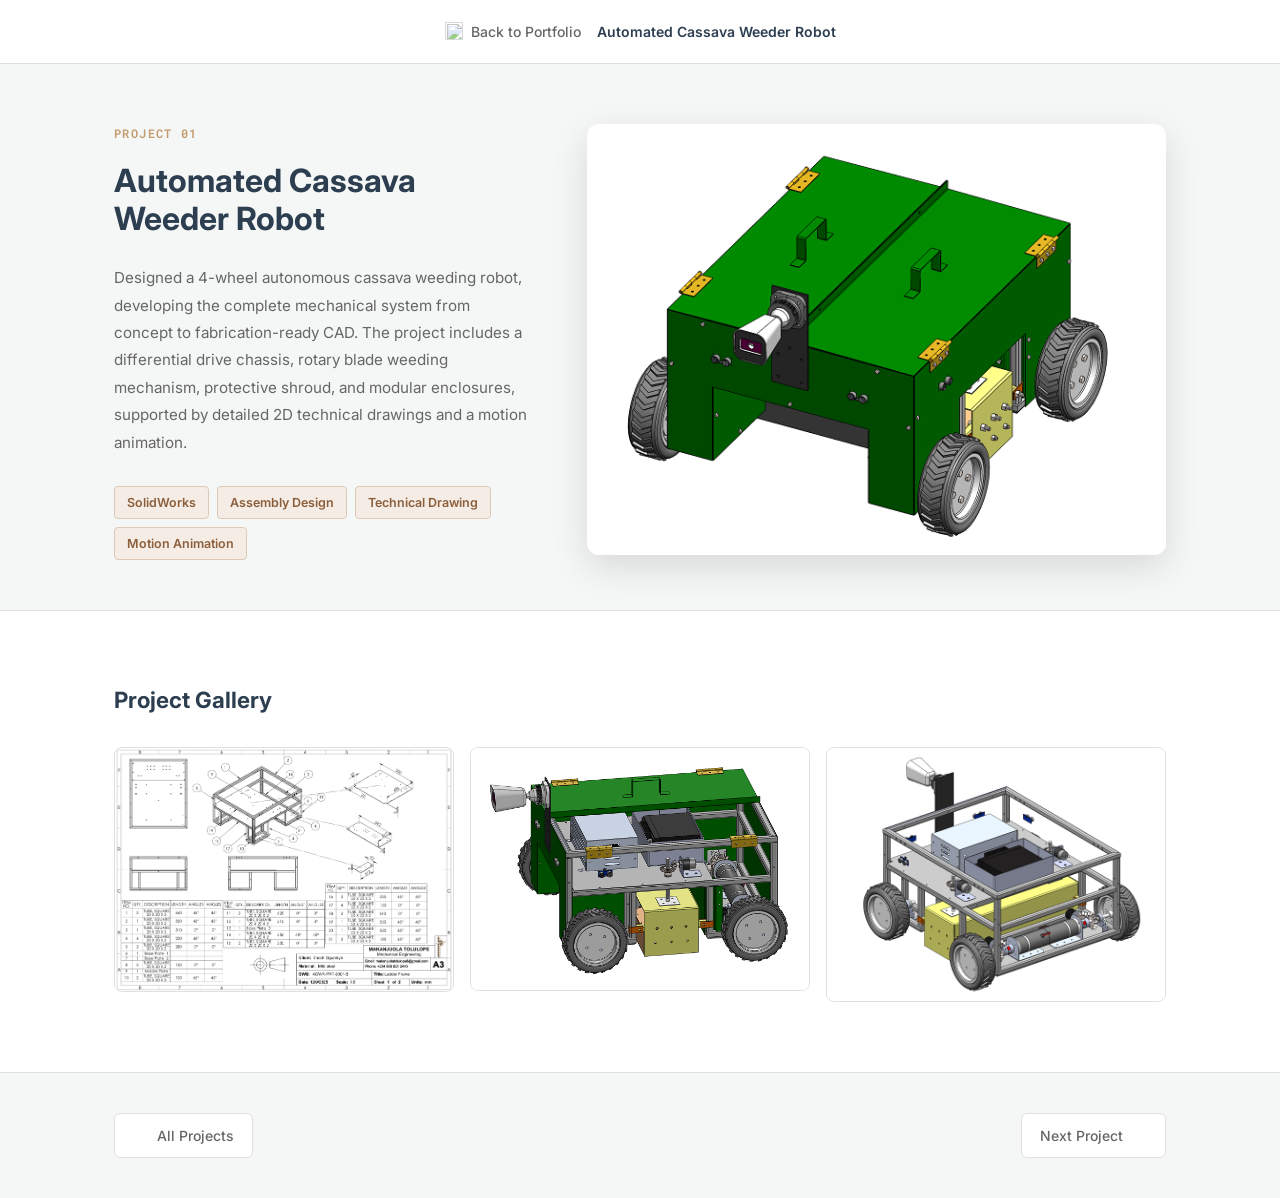
==== project-acwr.html @ e957fd77 "Changed my entire website structure" ====
<!DOCTYPE html>
<html lang="en">
<head>
    <meta charset="UTF-8">
    <meta name="viewport" content="width=device-width, initial-scale=1.0">
    <title>Automated Cassava Weeder Robot | Makanjuola Tolulope</title>
    <link rel="icon" href="favicon.png" type="image/png">
    <link rel="stylesheet" href="style.css">
    <link href="https://fonts.googleapis.com/css2?family=Inter:wght@300;400;500;600;700&family=Roboto+Mono&display=swap" rel="stylesheet">
</head>
<body>

<!-- Detail Navigation -->
<nav class="detail-nav">
    <div class="container">
        <a href="index.html#ACWR" class="back-link">
            <img src="https://cdn.jsdelivr.net/npm/feather-icons@4.29.2/dist/icons/arrow-left.svg" alt="">
            Back to Portfolio
        </a>
        <span class="detail-nav-title">Automated Cassava Weeder Robot</span>
    </div>
</nav>

<!-- Project Hero -->
<section class="detail-hero">
    <div class="container detail-hero-content">
        <div class="detail-meta">
            <span class="detail-number">PROJECT 01</span>
            <h1>Automated Cassava Weeder Robot</h1>
            <p class="detail-description">
                Designed a 4-wheel autonomous cassava weeding robot, developing the complete mechanical system 
                from concept to fabrication-ready CAD. The project includes a differential drive chassis, rotary blade 
                weeding mechanism, protective shroud, and modular enclosures, supported by detailed 2D technical drawings 
                and a motion animation.
            </p>
            <div class="detail-tags">
                <span>SolidWorks</span>
                <span>Assembly Design</span>
                <span>Technical Drawing</span>
                <span>Motion Animation</span>
            </div>
        </div>
        <div class="detail-preview">
            <img src="images/Weeder-1.png" alt="Automated Cassava Weeder Robot — full assembly">
        </div>
    </div>
</section>

<!-- Image Gallery -->
<section class="detail-gallery">
    <div class="container">
        <h2>Project Gallery</h2>
        <div class="gallery-grid">
            <img src="images/Ladder Frame.png" alt="Full Assembly View">
            <img src="images/Weeder-2.png" alt="Weeder Frame Detail">
            <img src="images/Weeder-3.png" alt="Exploded View">
        </div>
    </div>
</section>

<!-- Prev / Next navigation -->
<div class="detail-footer-nav">
    <div class="container">
        <a href="index.html#projects">
            <img src="https://cdn.jsdelivr.net/npm/feather-icons@4.29.2/dist/icons/grid.svg" alt="">
            All Projects
        </a>
        <a href="project-pewtu.html">
            Next Project
            <img src="https://cdn.jsdelivr.net/npm/feather-icons@4.29.2/dist/icons/arrow-right.svg" alt="">
        </a>
    </div>
</div>

</body>
</html>
---- style.css ----
:root {
    --primary-color: #2c3e50;
    --accent-color: #3498db;
    --brown: #8B5E3C;
    --brown-light: #f5ede5;
    --brown-mid: #c49a6c;
    --text-color: #333;
    --text-muted: #666;
    --bg-light: #f4f7f6;
    --border-color: #e0e0e0;
    --white: #ffffff;
}

* { margin: 0; padding: 0; box-sizing: border-box; }

body {
    font-family: 'Inter', sans-serif;
    line-height: 1.7;
    color: var(--text-color);
    background-color: var(--white);
}

.container {
    max-width: 1100px;
    margin: 0 auto;
    padding: 0 24px;
}

/* ── Navigation ── */
.light {
    height: 68px;
    display: flex;
    align-items: center;
    background: rgba(255,255,255,0.97);
    border-bottom: 1px solid var(--border-color);
    position: sticky;
    top: 0;
    z-index: 100;
    transition: transform 0.35s ease, opacity 0.35s ease;
}
.light.hidden { transform: translateY(-100%); opacity: 0; }

.nav-content { display: flex; justify-content: space-between; align-items: center; }
.logo { width: 32px; border-radius: 4px; }

.nav-links { display: flex; list-style: none; gap: 4px; }
.nav-links li a {
    text-decoration: none;
    color: var(--text-muted);
    font-size: 0.875rem;
    font-weight: 500;
    padding: 6px 12px;
    border-radius: 6px;
    transition: color 0.2s, background 0.2s;
}
.nav-links li a:hover { color: var(--primary-color); background: var(--bg-light); }

/* ── Hero ── */
.hero {
    padding: 100px 0 80px;
    background-color: var(--bg-light);
}
.hero-content {
    display: flex;
    align-items: center;
    justify-content: space-between;
    gap: 60px;
}
.hero-text { flex: 1; }

.hero h1 {
    font-size: 3.5rem;
    font-weight: 700;
    line-height: 1.1;
    color: var(--primary-color);
    margin-bottom: 10px;
    letter-spacing: -0.01em;
}
.subtitle { font-size: 1.2rem; color: var(--accent-color); font-weight: 600; }
.tagline {
    margin-top: 20px;
    font-family: 'Roboto Mono', monospace;
    font-size: 0.9rem;
    color: #777;
}

.contact-links { margin-top: 30px; display: flex; gap: 12px; flex-wrap: wrap; }
.contact-links a {
    padding: 10px 22px;
    border: 1.5px solid var(--primary-color);
    border-radius: 6px;
    text-decoration: none;
    color: var(--primary-color);
    font-size: 0.875rem;
    font-weight: 500;
    transition: background 0.2s, color 0.2s;
}
.contact-links a:hover { background: var(--primary-color); color: var(--white); }

.hero-image { flex: 0 0 280px; }
.hero-image img {
    width: 100%;
    border-radius: 14px;
    box-shadow: 0 16px 40px rgba(44,62,80,0.14);
    display: block;
}

/* ── About ── */
.about { padding: 90px 0; }

.about-grid {
    display: grid;
    grid-template-columns: 1.3fr 1fr;
    gap: 60px;
    align-items: start;
}

.about h2 {
    font-size: 1.75rem;
    font-weight: 700;
    color: var(--primary-color);
    margin-bottom: 14px;
}

.section-subhead {
    font-size: 0.82rem;
    font-weight: 700;
    text-transform: uppercase;
    letter-spacing: 0.09em;
    color: var(--brown);
    margin-bottom: 14px;
}

.about p { color: var(--text-muted); font-size: 0.95rem; line-height: 1.8; }

.skills { margin-top: 20px; }
.skills span {
    display: inline-block;
    background: var(--brown-light);
    color: var(--brown);
    padding: 6px 14px;
    margin: 4px;
    border-radius: 4px;
    font-size: 0.82rem;
    font-weight: 600;
    border: 1px solid #ddc9b5;
}

/* ── Certificates ── */
.certificates {
    padding: 80px 0;
    background: var(--bg-light);
    border-top: 1px solid var(--border-color);
    border-bottom: 1px solid var(--border-color);
}

.certificates h2 {
    font-size: 1.75rem;
    font-weight: 700;
    color: var(--primary-color);
    margin-bottom: 10px;
}

.section-intro { color: var(--text-muted); font-size: 0.93rem; margin-bottom: 36px; }

.cert-grid {
    display: grid;
    grid-template-columns: repeat(auto-fit, minmax(260px, 1fr));
    gap: 20px;
}

.cert-card {
    background: var(--white);
    border: 1px solid var(--border-color);
    border-radius: 10px;
    overflow: hidden;
    transition: box-shadow 0.2s, transform 0.2s;
    display: flex;
    flex-direction: column;
}
.cert-card:hover { box-shadow: 0 6px 20px rgba(0,0,0,0.07); transform: translateY(-2px); }

.cert-image-wrap {
    width: 100%;
    aspect-ratio: 4 / 3;
    overflow: hidden;
    background: #eee;
    border-bottom: 1px solid var(--border-color);
}
.cert-image-wrap img {
    width: 100%;
    height: 100%;
    object-fit: cover;
    display: block;
    transition: transform 0.4s ease;
}
.cert-card:hover .cert-image-wrap img { transform: scale(1.03); }

.cert-body {
    padding: 18px 20px 22px;
    display: flex;
    flex-direction: column;
    gap: 4px;
}
.cert-title { font-size: 0.9rem; font-weight: 600; color: var(--primary-color); line-height: 1.4; }
.cert-issuer { font-size: 0.78rem; color: var(--brown); font-weight: 600; }
.cert-desc { font-size: 0.82rem; color: var(--text-muted); line-height: 1.65; margin-top: 6px; }

/* ── Projects ── */
.projects { padding: 90px 0; background: var(--bg-light); }

.projects h2.lead {
    font-size: 1.75rem;
    font-weight: 700;
    color: var(--primary-color);
    margin-bottom: 30px;
}

/* Gear-bullet nav list */
.highlight { list-style: none; margin-bottom: 44px; }
.highlight li {
    display: flex;
    align-items: center;
    gap: 10px;
    margin-bottom: 8px;
}
.gear-bullet {
    width: 18px;
    height: 18px;
    opacity: 0.65;
    flex-shrink: 0;
    transition: transform 0.5s ease, opacity 0.2s;
    filter: sepia(1) saturate(2) hue-rotate(5deg) brightness(0.6);
}
.highlight li:hover .gear-bullet { transform: rotate(60deg); opacity: 1; }
.highlight li a {
    text-decoration: none;
    color: var(--text-muted);
    font-size: 0.92rem;
    font-weight: 500;
    transition: color 0.2s;
}
.highlight li a:hover { color: var(--brown); }

/* Project cards */
.project-card {
    display: flex;
    background: var(--white);
    margin-bottom: 32px;
    border-radius: 12px;
    overflow: hidden;
    border: 1px solid var(--border-color);
    box-shadow: 0 2px 12px rgba(0,0,0,0.04);
    align-items: stretch;
    min-height: 320px;
}
.project-card.reverse { flex-direction: row-reverse; }

/* Text side — fixed width, anchored top */
.project-content {
    flex: 0 0 360px;
    padding: 36px 32px;
    display: flex;
    flex-direction: column;
    justify-content: flex-start;
    border-right: 1px solid var(--border-color);
}
.project-card.reverse .project-content {
    border-right: none;
    border-left: 1px solid var(--border-color);
}

.project-number {
    font-family: 'Roboto Mono', monospace;
    font-size: 0.7rem;
    color: var(--brown-mid);
    letter-spacing: 0.12em;
    font-weight: 600;
    margin-bottom: 10px;
    display: block;
}
.project-content h3 {
    font-size: 1.05rem;
    font-weight: 700;
    color: var(--primary-color);
    line-height: 1.35;
    margin-bottom: 14px;
}
.project-content p {
    font-size: 0.875rem;
    color: var(--text-muted);
    line-height: 1.78;
    flex: 1;
}
.project-tags {
    display: flex;
    flex-wrap: wrap;
    gap: 6px;
    margin-top: 20px;
}
.project-tags span {
    background: var(--brown-light);
    color: var(--brown);
    font-size: 0.7rem;
    font-weight: 600;
    padding: 4px 10px;
    border-radius: 4px;
    border: 1px solid #ddc9b5;
    letter-spacing: 0.02em;
}

/* Image side — clickable, fills remaining space */
.project-image {
    flex: 1;
    position: relative;
    display: block;
    overflow: hidden;
    text-decoration: none;
    background: #e8e4e0;
    cursor: pointer;
}
.project-image img {
    width: 100%;
    height: 100%;
    object-fit: cover;
    display: block;
    transition: transform 0.4s ease;
}
.project-image:hover img { transform: scale(1.04); }

.image-overlay {
    position: absolute;
    inset: 0;
    background: rgba(44, 62, 80, 0.55);
    display: flex;
    align-items: center;
    justify-content: center;
    opacity: 0;
    transition: opacity 0.3s ease;
}
.project-image:hover .image-overlay { opacity: 1; }

.image-overlay span {
    display: flex;
    align-items: center;
    gap: 8px;
    color: #fff;
    font-size: 0.9rem;
    font-weight: 600;
    letter-spacing: 0.04em;
    background: rgba(139, 94, 60, 0.85);
    padding: 10px 20px;
    border-radius: 6px;
    border: 1px solid rgba(255,255,255,0.3);
}

.overlay-icon {
    width: 18px;
    height: 18px;
    filter: invert(1);
}

/* ── Footer ── */
footer {
    padding: 70px 0 40px;
    background: var(--primary-color);
    color: rgba(255,255,255,0.9);
}
.footer-inner {
    display: flex;
    flex-direction: column;
    align-items: center;
    text-align: center;
    gap: 36px;
}
footer h2 { font-size: 1.75rem; font-weight: 700; color: var(--white); margin-bottom: 6px; }
footer > .container > p, .footer-inner > p { color: rgba(255,255,255,0.6); font-size: 0.9rem; }

.footer-contacts {
    display: flex;
    flex-direction: column;
    gap: 12px;
    width: 100%;
    max-width: 460px;
}
.footer-contact-item {
    display: flex;
    align-items: center;
    gap: 14px;
    padding: 13px 18px;
    background: rgba(255,255,255,0.07);
    border: 1px solid rgba(255,255,255,0.12);
    border-radius: 10px;
    text-decoration: none;
    color: rgba(255,255,255,0.85);
    font-size: 0.88rem;
    transition: background 0.2s, border-color 0.2s;
}
.footer-contact-item:hover { background: rgba(255,255,255,0.13); border-color: rgba(255,255,255,0.25); color: var(--white); }

.footer-icon {
    width: 20px;
    height: 20px;
    filter: invert(1);
    flex-shrink: 0;
    opacity: 0.8;
}

.copyright { font-size: 0.75rem; color: rgba(255,255,255,0.35); margin-top: 6px; }

/* ── Responsive ── */
@media (max-width: 900px) {
    .about-grid { grid-template-columns: 1fr; gap: 36px; }
    .project-content { flex: 0 0 300px; }
}

@media (max-width: 768px) {
    .hero-content { flex-direction: column-reverse; text-align: center; }
    .hero h1 { font-size: 2.4rem; }
    .contact-links { justify-content: center; }
    .hero-image { flex: 0 0 200px; width: 200px; }

    .project-card,
    .project-card.reverse { flex-direction: column; }
    .project-content {
        flex: unset;
        border-right: none !important;
        border-left: none !important;
        border-bottom: 1px solid var(--border-color);
    }
    .project-image { min-height: 260px; }
    .nav-links li a { padding: 6px 8px; font-size: 0.78rem; }
    .footer-contacts { width: 100%; }
}

/* ── Project Detail Page ── */
.detail-nav {
    height: 64px;
    display: flex;
    align-items: center;
    background: var(--white);
    border-bottom: 1px solid var(--border-color);
    position: sticky;
    top: 0;
    z-index: 100;
}
.detail-nav .container { display: flex; align-items: center; gap: 16px; }
.back-link {
    display: inline-flex;
    align-items: center;
    gap: 8px;
    text-decoration: none;
    color: var(--text-muted);
    font-size: 0.875rem;
    font-weight: 500;
    transition: color 0.2s;
}
.back-link:hover { color: var(--primary-color); }
.back-link img { width: 18px; height: 18px; opacity: 0.6; }
.detail-nav-title {
    font-size: 0.875rem;
    font-weight: 600;
    color: var(--primary-color);
    white-space: nowrap;
    overflow: hidden;
    text-overflow: ellipsis;
}

.detail-hero {
    padding: 60px 0 50px;
    background: var(--bg-light);
    border-bottom: 1px solid var(--border-color);
}
.detail-hero-content {
    display: grid;
    grid-template-columns: 1fr 1.4fr;
    gap: 60px;
    align-items: start;
}
.detail-meta { display: flex; flex-direction: column; gap: 6px; }
.detail-number {
    font-family: 'Roboto Mono', monospace;
    font-size: 0.72rem;
    color: var(--brown-mid);
    letter-spacing: 0.12em;
    font-weight: 600;
}
.detail-hero h1 {
    font-size: 2rem;
    font-weight: 700;
    color: var(--primary-color);
    line-height: 1.2;
    margin: 12px 0 20px;
}
.detail-description { font-size: 0.95rem; color: var(--text-muted); line-height: 1.8; margin-bottom: 24px; }
.detail-tags { display: flex; flex-wrap: wrap; gap: 8px; }
.detail-tags span {
    background: var(--brown-light);
    color: var(--brown);
    font-size: 0.78rem;
    font-weight: 600;
    padding: 5px 12px;
    border-radius: 4px;
    border: 1px solid #ddc9b5;
}

.detail-preview {
    border-radius: 12px;
    overflow: hidden;
    box-shadow: 0 12px 36px rgba(0,0,0,0.12);
}
.detail-preview img { width: 100%; display: block; }

.detail-gallery {
    padding: 70px 0;
}
.detail-gallery h2 {
    font-size: 1.4rem;
    font-weight: 700;
    color: var(--primary-color);
    margin-bottom: 28px;
}
.gallery-grid {
    display: grid;
    grid-template-columns: repeat(2, 1fr);
    gap: 14px;
}
.gallery-grid img {
    width: 100%;
    display: block;
    border-radius: 8px;
    border: 1px solid var(--border-color);
    transition: transform 0.3s, box-shadow 0.3s;
    cursor: zoom-in;
}
.gallery-grid img:hover {
    transform: scale(1.02);
    box-shadow: 0 10px 28px rgba(0,0,0,0.1);
    position: relative;
    z-index: 1;
}
.gallery-grid .gallery-wide { grid-column: span 2; }

.detail-footer-nav {
    padding: 40px 0;
    background: var(--bg-light);
    border-top: 1px solid var(--border-color);
}
.detail-footer-nav .container {
    display: flex;
    justify-content: space-between;
    align-items: center;
}
.detail-footer-nav a {
    display: inline-flex;
    align-items: center;
    gap: 8px;
    text-decoration: none;
    color: var(--text-muted);
    font-size: 0.875rem;
    font-weight: 500;
    padding: 10px 18px;
    border: 1px solid var(--border-color);
    border-radius: 6px;
    background: var(--white);
    transition: color 0.2s, border-color 0.2s;
}
.detail-footer-nav a:hover { color: var(--primary-color); border-color: var(--primary-color); }
.detail-footer-nav img { width: 16px; height: 16px; opacity: 0.5; }

@media (max-width: 768px) {
    .detail-hero-content { grid-template-columns: 1fr; }
    .detail-hero h1 { font-size: 1.5rem; }
    .gallery-grid { grid-template-columns: 1fr; }
    .gallery-grid .gallery-wide { grid-column: span 1; }
}

@media (min-width: 769px) {
    .gallery-grid { 
        display: grid;
        grid-template-columns: repeat(3, 1fr); 
        gap: 16px;
    }
}
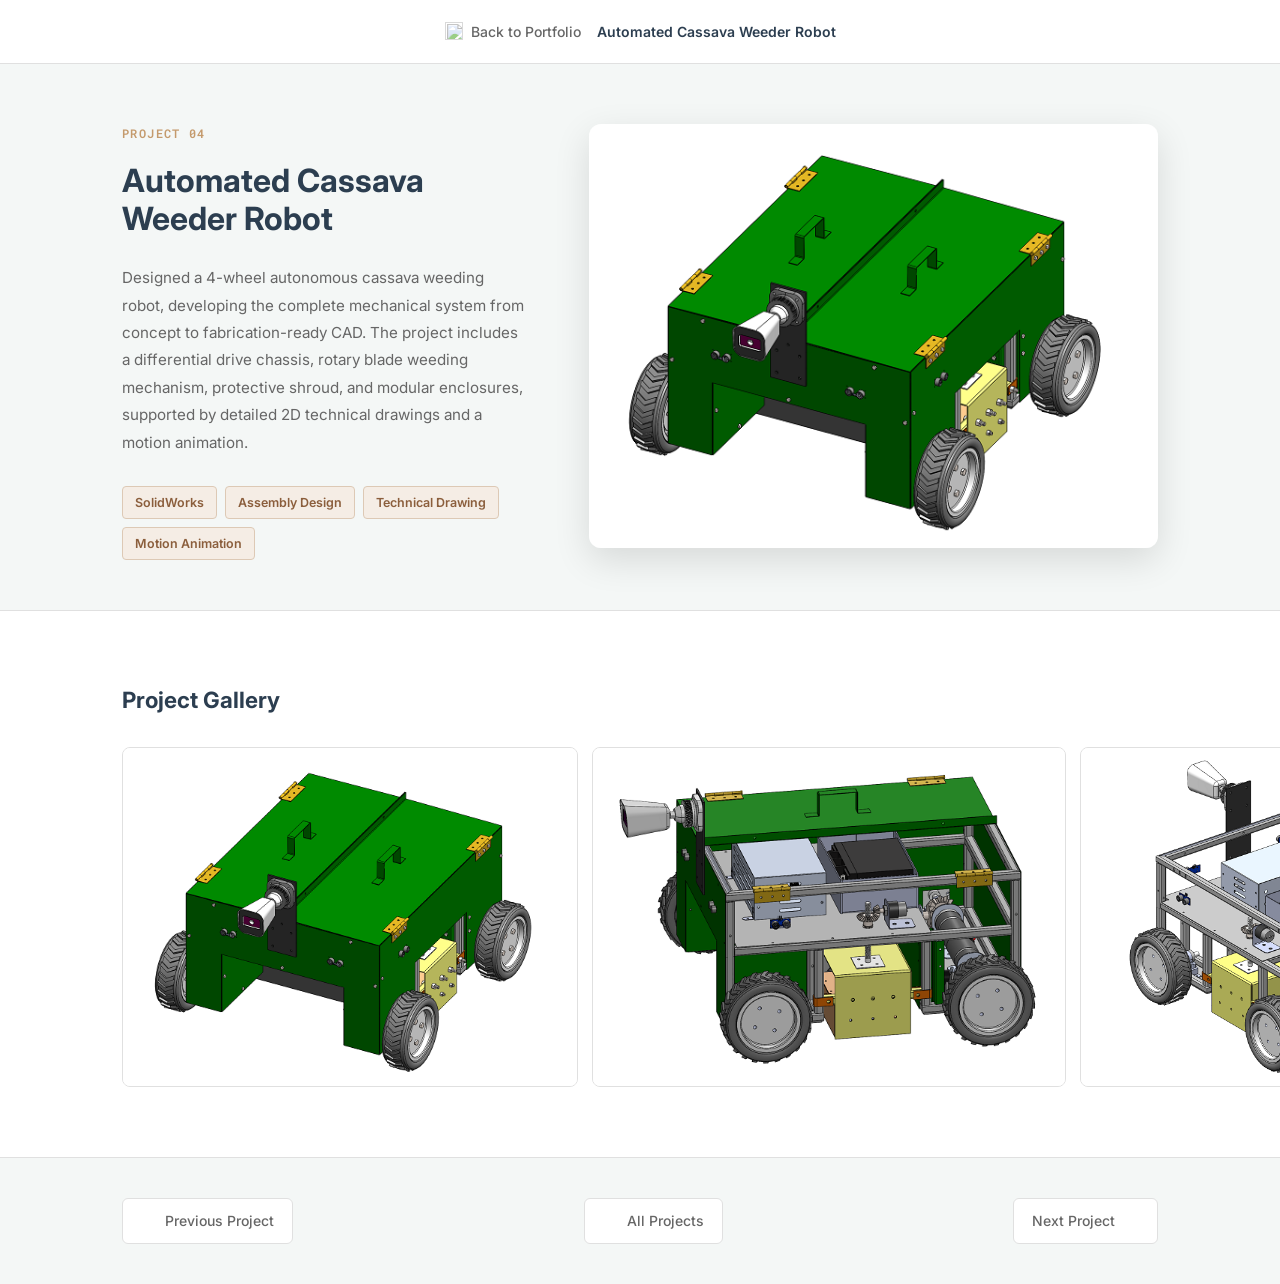
==== commit 270e6b6c: "Added three new projects, and added a button to download my portfolio" ====
--- a/project-acwr.html
+++ b/project-acwr.html
@@ -10,7 +10,6 @@
 </head>
 <body>
 
-<!-- Detail Navigation -->
 <nav class="detail-nav">
     <div class="container">
         <a href="index.html#ACWR" class="back-link">
@@ -21,11 +20,10 @@
     </div>
 </nav>
 
-<!-- Project Hero -->
 <section class="detail-hero">
     <div class="container detail-hero-content">
         <div class="detail-meta">
-            <span class="detail-number">PROJECT 01</span>
+            <span class="detail-number">PROJECT 04</span>
             <h1>Automated Cassava Weeder Robot</h1>
             <p class="detail-description">
                 Designed a 4-wheel autonomous cassava weeding robot, developing the complete mechanical system 
@@ -46,21 +44,27 @@
     </div>
 </section>
 
-<!-- Image Gallery -->
+<!--
+    GALLERY LAYOUT: 3 portrait renders — equal-height row
+    Layout class: gallery-row-equal
+-->
 <section class="detail-gallery">
     <div class="container">
         <h2>Project Gallery</h2>
-        <div class="gallery-grid">
-            <img src="images/Ladder Frame.png" alt="Full Assembly View">
-            <img src="images/Weeder-2.png" alt="Weeder Frame Detail">
-            <img src="images/Weeder-3.png" alt="Exploded View">
+        <div class="gallery-grid gallery-row-equal">
+            <img src="images/Weeder-1.png" alt="Weeder Robot — full assembly render">
+            <img src="images/Weeder-2.png" alt="Weeder Robot — frame detail">
+            <img src="images/Weeder-3.png" alt="Weeder Robot — exploded view">
         </div>
     </div>
 </section>
 
-<!-- Prev / Next navigation -->
 <div class="detail-footer-nav">
     <div class="container">
+        <a href="project-ber.html">
+            <img src="https://cdn.jsdelivr.net/npm/feather-icons@4.29.2/dist/icons/arrow-left.svg" alt="">
+            Previous Project
+        </a>
         <a href="index.html#projects">
             <img src="https://cdn.jsdelivr.net/npm/feather-icons@4.29.2/dist/icons/grid.svg" alt="">
             All Projects
--- a/style.css
+++ b/style.css
@@ -1,6 +1,7 @@
 :root {
     --primary-color: #2c3e50;
     --accent-color: #3498db;
+    --accent-light: #e8f4fd;
     --brown: #8B5E3C;
     --brown-light: #f5ede5;
     --brown-mid: #c49a6c;
@@ -23,7 +24,7 @@
 .container {
     max-width: 1100px;
     margin: 0 auto;
-    padding: 0 24px;
+    padding: 0 32px;
 }
 
 /* ── Navigation ── */
@@ -39,10 +40,8 @@
     transition: transform 0.35s ease, opacity 0.35s ease;
 }
 .light.hidden { transform: translateY(-100%); opacity: 0; }
-
 .nav-content { display: flex; justify-content: space-between; align-items: center; }
 .logo { width: 32px; border-radius: 4px; }
-
 .nav-links { display: flex; list-style: none; gap: 4px; }
 .nav-links li a {
     text-decoration: none;
@@ -56,18 +55,9 @@
 .nav-links li a:hover { color: var(--primary-color); background: var(--bg-light); }
 
 /* ── Hero ── */
-.hero {
-    padding: 100px 0 80px;
-    background-color: var(--bg-light);
-}
-.hero-content {
-    display: flex;
-    align-items: center;
-    justify-content: space-between;
-    gap: 60px;
-}
+.hero { padding: 100px 0 80px; background-color: var(--bg-light); }
+.hero-content { display: flex; align-items: center; justify-content: space-between; gap: 60px; }
 .hero-text { flex: 1; }
-
 .hero h1 {
     font-size: 3.5rem;
     font-weight: 700;
@@ -77,13 +67,7 @@
     letter-spacing: -0.01em;
 }
 .subtitle { font-size: 1.2rem; color: var(--accent-color); font-weight: 600; }
-.tagline {
-    margin-top: 20px;
-    font-family: 'Roboto Mono', monospace;
-    font-size: 0.9rem;
-    color: #777;
-}
-
+.tagline { margin-top: 20px; font-family: 'Roboto Mono', monospace; font-size: 0.9rem; color: #777; }
 .contact-links { margin-top: 30px; display: flex; gap: 12px; flex-wrap: wrap; }
 .contact-links a {
     padding: 10px 22px;
@@ -96,32 +80,13 @@
     transition: background 0.2s, color 0.2s;
 }
 .contact-links a:hover { background: var(--primary-color); color: var(--white); }
-
 .hero-image { flex: 0 0 280px; }
-.hero-image img {
-    width: 100%;
-    border-radius: 14px;
-    box-shadow: 0 16px 40px rgba(44,62,80,0.14);
-    display: block;
-}
+.hero-image img { width: 100%; border-radius: 14px; box-shadow: 0 16px 40px rgba(44,62,80,0.14); display: block; }
 
 /* ── About ── */
 .about { padding: 90px 0; }
-
-.about-grid {
-    display: grid;
-    grid-template-columns: 1.3fr 1fr;
-    gap: 60px;
-    align-items: start;
-}
-
-.about h2 {
-    font-size: 1.75rem;
-    font-weight: 700;
-    color: var(--primary-color);
-    margin-bottom: 14px;
-}
-
+.about-grid { display: grid; grid-template-columns: 1.3fr 1fr; gap: 60px; align-items: start; }
+.about h2 { font-size: 1.75rem; font-weight: 700; color: var(--primary-color); margin-bottom: 14px; }
 .section-subhead {
     font-size: 0.82rem;
     font-weight: 700;
@@ -130,9 +95,7 @@
     color: var(--brown);
     margin-bottom: 14px;
 }
-
 .about p { color: var(--text-muted); font-size: 0.95rem; line-height: 1.8; }
-
 .skills { margin-top: 20px; }
 .skills span {
     display: inline-block;
@@ -146,6 +109,46 @@
     border: 1px solid #ddc9b5;
 }
 
+/* ── Resume / Portfolio download buttons ── */
+.resume-downloads {
+    margin-top: 24px;
+    display: flex;
+    flex-direction: column;
+    gap: 10px;
+}
+
+.download-btn {
+    display: inline-flex;
+    align-items: center;
+    gap: 9px;
+    padding: 10px 18px;
+    background: var(--accent-light);
+    border: 1.5px solid var(--accent-color);
+    border-radius: 6px;
+    text-decoration: none;
+    color: var(--accent-color);
+    font-size: 0.875rem;
+    font-weight: 600;
+    transition: background 0.2s, color 0.2s;
+    width: fit-content;
+}
+
+.download-btn:hover {
+    background: var(--accent-color);
+    color: var(--white);
+}
+
+.download-btn img {
+    width: 16px;
+    height: 16px;
+    /* icon inherits colour via filter on hover */
+    transition: filter 0.2s;
+}
+
+.download-btn:hover img {
+    filter: invert(1);
+}
+
 /* ── Certificates ── */
 .certificates {
     padding: 80px 0;
@@ -153,22 +156,9 @@
     border-top: 1px solid var(--border-color);
     border-bottom: 1px solid var(--border-color);
 }
-
-.certificates h2 {
-    font-size: 1.75rem;
-    font-weight: 700;
-    color: var(--primary-color);
-    margin-bottom: 10px;
-}
-
+.certificates h2 { font-size: 1.75rem; font-weight: 700; color: var(--primary-color); margin-bottom: 10px; }
 .section-intro { color: var(--text-muted); font-size: 0.93rem; margin-bottom: 36px; }
-
-.cert-grid {
-    display: grid;
-    grid-template-columns: repeat(auto-fit, minmax(260px, 1fr));
-    gap: 20px;
-}
-
+.cert-grid { display: grid; grid-template-columns: repeat(auto-fit, minmax(260px, 1fr)); gap: 20px; }
 .cert-card {
     background: var(--white);
     border: 1px solid var(--border-color);
@@ -179,70 +169,63 @@
     flex-direction: column;
 }
 .cert-card:hover { box-shadow: 0 6px 20px rgba(0,0,0,0.07); transform: translateY(-2px); }
-
 .cert-image-wrap {
     width: 100%;
     aspect-ratio: 4 / 3;
     overflow: hidden;
     background: #eee;
     border-bottom: 1px solid var(--border-color);
-}
-.cert-image-wrap img {
-    width: 100%;
-    height: 100%;
-    object-fit: cover;
-    display: block;
-    transition: transform 0.4s ease;
-}
+    cursor: zoom-in;
+}
+.cert-image-wrap img { width: 100%; height: 100%; object-fit: cover; display: block; transition: transform 0.4s ease; }
 .cert-card:hover .cert-image-wrap img { transform: scale(1.03); }
-
-.cert-body {
-    padding: 18px 20px 22px;
-    display: flex;
-    flex-direction: column;
-    gap: 4px;
-}
+.cert-body { padding: 18px 20px 22px; display: flex; flex-direction: column; gap: 4px; }
 .cert-title { font-size: 0.9rem; font-weight: 600; color: var(--primary-color); line-height: 1.4; }
 .cert-issuer { font-size: 0.78rem; color: var(--brown); font-weight: 600; }
 .cert-desc { font-size: 0.82rem; color: var(--text-muted); line-height: 1.65; margin-top: 6px; }
 
+/* ── Certificate Lightbox ── */
+#cert-lightbox {
+    display: none;
+    position: fixed;
+    inset: 0;
+    z-index: 999;
+    background: rgba(0,0,0,0.88);
+    align-items: center;
+    justify-content: center;
+    padding: 24px;
+}
+#cert-lightbox.active { display: flex; }
+#cert-lightbox img { max-width: 92vw; max-height: 88vh; border-radius: 8px; box-shadow: 0 20px 60px rgba(0,0,0,0.5); object-fit: contain; display: block; }
+#cert-lightbox-close {
+    position: absolute; top: 18px; right: 22px;
+    background: rgba(255,255,255,0.15); border: 1px solid rgba(255,255,255,0.3);
+    color: #fff; font-size: 1.4rem; line-height: 1;
+    width: 40px; height: 40px; border-radius: 50%; cursor: pointer;
+    display: flex; align-items: center; justify-content: center; transition: background 0.2s;
+}
+#cert-lightbox-close:hover { background: rgba(255,255,255,0.28); }
+#cert-lightbox-hint {
+    position: absolute; bottom: 20px; left: 50%; transform: translateX(-50%);
+    color: rgba(255,255,255,0.45); font-size: 0.78rem; white-space: nowrap;
+}
+
 /* ── Projects ── */
 .projects { padding: 90px 0; background: var(--bg-light); }
-
-.projects h2.lead {
-    font-size: 1.75rem;
-    font-weight: 700;
-    color: var(--primary-color);
-    margin-bottom: 30px;
-}
-
-/* Gear-bullet nav list */
+.projects h2.lead { font-size: 1.75rem; font-weight: 700; color: var(--primary-color); margin-bottom: 30px; }
+
 .highlight { list-style: none; margin-bottom: 44px; }
-.highlight li {
-    display: flex;
-    align-items: center;
-    gap: 10px;
-    margin-bottom: 8px;
-}
+.highlight li { display: flex; align-items: center; gap: 10px; margin-bottom: 8px; }
 .gear-bullet {
-    width: 18px;
-    height: 18px;
-    opacity: 0.65;
-    flex-shrink: 0;
+    width: 18px; height: 18px; opacity: 0.65; flex-shrink: 0;
     transition: transform 0.5s ease, opacity 0.2s;
     filter: sepia(1) saturate(2) hue-rotate(5deg) brightness(0.6);
 }
 .highlight li:hover .gear-bullet { transform: rotate(60deg); opacity: 1; }
-.highlight li a {
-    text-decoration: none;
-    color: var(--text-muted);
-    font-size: 0.92rem;
-    font-weight: 500;
-    transition: color 0.2s;
-}
+.highlight li a { text-decoration: none; color: var(--text-muted); font-size: 0.92rem; font-weight: 500; transition: color 0.2s; }
 .highlight li a:hover { color: var(--brown); }
 
-/* Project cards */
+/* ── Project cards ── */
 .project-card {
     display: flex;
     background: var(--white);
@@ -256,7 +239,6 @@
 }
 .project-card.reverse { flex-direction: row-reverse; }
 
-/* Text side — fixed width, anchored top */
 .project-content {
     flex: 0 0 360px;
     padding: 36px 32px;
@@ -265,51 +247,25 @@
     justify-content: flex-start;
     border-right: 1px solid var(--border-color);
 }
-.project-card.reverse .project-content {
-    border-right: none;
-    border-left: 1px solid var(--border-color);
-}
+.project-card.reverse .project-content { border-right: none; border-left: 1px solid var(--border-color); }
 
 .project-number {
     font-family: 'Roboto Mono', monospace;
-    font-size: 0.7rem;
-    color: var(--brown-mid);
-    letter-spacing: 0.12em;
-    font-weight: 600;
-    margin-bottom: 10px;
-    display: block;
-}
-.project-content h3 {
-    font-size: 1.05rem;
-    font-weight: 700;
-    color: var(--primary-color);
-    line-height: 1.35;
-    margin-bottom: 14px;
-}
-.project-content p {
-    font-size: 0.875rem;
-    color: var(--text-muted);
-    line-height: 1.78;
-    flex: 1;
-}
-.project-tags {
-    display: flex;
-    flex-wrap: wrap;
-    gap: 6px;
-    margin-top: 20px;
-}
+    font-size: 0.7rem; color: var(--brown-mid);
+    letter-spacing: 0.12em; font-weight: 600;
+    margin-bottom: 10px; display: block;
+}
+.project-content h3 { font-size: 1.05rem; font-weight: 700; color: var(--primary-color); line-height: 1.35; margin-bottom: 14px; }
+.project-content p { font-size: 0.875rem; color: var(--text-muted); line-height: 1.78; flex: 1; }
+.project-tags { display: flex; flex-wrap: wrap; gap: 6px; margin-top: 20px; }
 .project-tags span {
-    background: var(--brown-light);
-    color: var(--brown);
-    font-size: 0.7rem;
-    font-weight: 600;
-    padding: 4px 10px;
-    border-radius: 4px;
-    border: 1px solid #ddc9b5;
-    letter-spacing: 0.02em;
-}
-
-/* Image side — clickable, fills remaining space */
+    background: var(--brown-light); color: var(--brown);
+    font-size: 0.7rem; font-weight: 600;
+    padding: 4px 10px; border-radius: 4px;
+    border: 1px solid #ddc9b5; letter-spacing: 0.02em;
+}
+
+/* ── Slideshow (project card image side) ── */
 .project-image {
     flex: 1;
     position: relative;
@@ -318,94 +274,84 @@
     text-decoration: none;
     background: #e8e4e0;
     cursor: pointer;
-}
-.project-image img {
+    /* Give the slideshow side a defined height that matches the card */
+    min-height: 320px;
+}
+
+/*
+ * The .slideshow div is a horizontal strip of all slide images
+ * placed side by side. JS moves it left by translateX(-N×100%)
+ * to reveal slide N, then instantly snaps back after the last.
+ *
+ * PORTRAIT IMAGES (centred, no zoom):
+ *   Add class "slide-portrait" to the individual <img class="slide">
+ *   This centres the image without zooming in.
+ *
+ * LANDSCAPE / RENDER IMAGES (default):
+ *   No extra class needed — object-fit:cover fills the frame.
+ */
+.slideshow {
+    position: absolute;
+    inset: 0;
+    display: flex;
+    will-change: transform;
+    /* transition is set by JS only during the forward slides,
+       removed for the instant snap-back */
+}
+
+/* Every slide occupies exactly the parent frame */
+.slideshow .slide {
+    min-width: 100%;
     width: 100%;
     height: 100%;
     object-fit: cover;
+    object-position: center center;
     display: block;
-    transition: transform 0.4s ease;
-}
-.project-image:hover img { transform: scale(1.04); }
+    flex-shrink: 0;
+}
+
+/*
+ * Portrait images — centred and contained so the full image
+ * is visible without zooming.  Add class "slide-portrait"
+ * to the <img> in the HTML (not the .slideshow wrapper).
+ */
+.slideshow .slide.slide-portrait {
+    object-fit: contain;
+    object-position: center center;
+    background: var(--bg-light);
+}
 
 .image-overlay {
-    position: absolute;
-    inset: 0;
-    background: rgba(44, 62, 80, 0.55);
-    display: flex;
-    align-items: center;
-    justify-content: center;
-    opacity: 0;
-    transition: opacity 0.3s ease;
+    position: absolute; inset: 0;
+    background: rgba(44,62,80,0.55);
+    display: flex; align-items: center; justify-content: center;
+    opacity: 0; transition: opacity 0.3s ease; z-index: 1;
 }
 .project-image:hover .image-overlay { opacity: 1; }
-
 .image-overlay span {
-    display: flex;
-    align-items: center;
-    gap: 8px;
-    color: #fff;
-    font-size: 0.9rem;
-    font-weight: 600;
-    letter-spacing: 0.04em;
-    background: rgba(139, 94, 60, 0.85);
-    padding: 10px 20px;
-    border-radius: 6px;
-    border: 1px solid rgba(255,255,255,0.3);
-}
-
-.overlay-icon {
-    width: 18px;
-    height: 18px;
-    filter: invert(1);
-}
+    display: flex; align-items: center; gap: 8px;
+    color: #fff; font-size: 0.9rem; font-weight: 600; letter-spacing: 0.04em;
+    background: rgba(139,94,60,0.85); padding: 10px 20px;
+    border-radius: 6px; border: 1px solid rgba(255,255,255,0.3);
+}
+.overlay-icon { width: 18px; height: 18px; filter: invert(1); }
 
 /* ── Footer ── */
-footer {
-    padding: 70px 0 40px;
-    background: var(--primary-color);
-    color: rgba(255,255,255,0.9);
-}
-.footer-inner {
-    display: flex;
-    flex-direction: column;
-    align-items: center;
-    text-align: center;
-    gap: 36px;
-}
+footer { padding: 70px 0 40px; background: var(--primary-color); color: rgba(255,255,255,0.9); }
+.footer-inner { display: flex; flex-direction: column; align-items: center; text-align: center; gap: 36px; }
 footer h2 { font-size: 1.75rem; font-weight: 700; color: var(--white); margin-bottom: 6px; }
-footer > .container > p, .footer-inner > p { color: rgba(255,255,255,0.6); font-size: 0.9rem; }
-
-.footer-contacts {
-    display: flex;
-    flex-direction: column;
-    gap: 12px;
-    width: 100%;
-    max-width: 460px;
-}
+.footer-inner > p { color: rgba(255,255,255,0.6); font-size: 0.9rem; }
+.footer-contacts { display: flex; flex-direction: column; gap: 12px; width: 100%; max-width: 460px; }
 .footer-contact-item {
-    display: flex;
-    align-items: center;
-    gap: 14px;
+    display: flex; align-items: center; gap: 14px;
     padding: 13px 18px;
-    background: rgba(255,255,255,0.07);
-    border: 1px solid rgba(255,255,255,0.12);
-    border-radius: 10px;
-    text-decoration: none;
-    color: rgba(255,255,255,0.85);
-    font-size: 0.88rem;
+    background: rgba(255,255,255,0.07); border: 1px solid rgba(255,255,255,0.12);
+    border-radius: 10px; text-decoration: none;
+    color: rgba(255,255,255,0.85); font-size: 0.88rem;
     transition: background 0.2s, border-color 0.2s;
 }
 .footer-contact-item:hover { background: rgba(255,255,255,0.13); border-color: rgba(255,255,255,0.25); color: var(--white); }
-
-.footer-icon {
-    width: 20px;
-    height: 20px;
-    filter: invert(1);
-    flex-shrink: 0;
-    opacity: 0.8;
-}
-
+.footer-icon { width: 20px; height: 20px; filter: invert(1); flex-shrink: 0; opacity: 0.8; }
 .copyright { font-size: 0.75rem; color: rgba(255,255,255,0.35); margin-top: 6px; }
 
 /* ── Responsive ── */
@@ -413,15 +359,12 @@
     .about-grid { grid-template-columns: 1fr; gap: 36px; }
     .project-content { flex: 0 0 300px; }
 }
-
 @media (max-width: 768px) {
     .hero-content { flex-direction: column-reverse; text-align: center; }
     .hero h1 { font-size: 2.4rem; }
     .contact-links { justify-content: center; }
     .hero-image { flex: 0 0 200px; width: 200px; }
-
-    .project-card,
-    .project-card.reverse { flex-direction: column; }
+    .project-card, .project-card.reverse { flex-direction: column; }
     .project-content {
         flex: unset;
         border-right: none !important;
@@ -433,37 +376,28 @@
     .footer-contacts { width: 100%; }
 }
 
-/* ── Project Detail Page ── */
+
+/* ════════════════════════════════════════════════════════════
+   PROJECT DETAIL PAGES
+   ════════════════════════════════════════════════════════════ */
+
 .detail-nav {
-    height: 64px;
-    display: flex;
-    align-items: center;
-    background: var(--white);
-    border-bottom: 1px solid var(--border-color);
-    position: sticky;
-    top: 0;
-    z-index: 100;
+    height: 64px; display: flex; align-items: center;
+    background: var(--white); border-bottom: 1px solid var(--border-color);
+    position: sticky; top: 0; z-index: 100;
 }
 .detail-nav .container { display: flex; align-items: center; gap: 16px; }
 .back-link {
-    display: inline-flex;
-    align-items: center;
-    gap: 8px;
-    text-decoration: none;
-    color: var(--text-muted);
-    font-size: 0.875rem;
-    font-weight: 500;
-    transition: color 0.2s;
+    display: inline-flex; align-items: center; gap: 8px;
+    text-decoration: none; color: var(--text-muted);
+    font-size: 0.875rem; font-weight: 500; transition: color 0.2s;
+    white-space: nowrap;
 }
 .back-link:hover { color: var(--primary-color); }
 .back-link img { width: 18px; height: 18px; opacity: 0.6; }
 .detail-nav-title {
-    font-size: 0.875rem;
-    font-weight: 600;
-    color: var(--primary-color);
-    white-space: nowrap;
-    overflow: hidden;
-    text-overflow: ellipsis;
+    font-size: 0.875rem; font-weight: 600; color: var(--primary-color);
+    overflow: hidden; text-overflow: ellipsis; white-space: nowrap;
 }
 
 .detail-hero {
@@ -471,115 +405,171 @@
     background: var(--bg-light);
     border-bottom: 1px solid var(--border-color);
 }
-.detail-hero-content {
-    display: grid;
-    grid-template-columns: 1fr 1.4fr;
-    gap: 60px;
-    align-items: start;
-}
+.detail-hero-content { display: grid; grid-template-columns: 1fr 1.4fr; gap: 60px; align-items: start; }
 .detail-meta { display: flex; flex-direction: column; gap: 6px; }
-.detail-number {
-    font-family: 'Roboto Mono', monospace;
-    font-size: 0.72rem;
-    color: var(--brown-mid);
-    letter-spacing: 0.12em;
-    font-weight: 600;
-}
-.detail-hero h1 {
-    font-size: 2rem;
-    font-weight: 700;
-    color: var(--primary-color);
-    line-height: 1.2;
-    margin: 12px 0 20px;
-}
+.detail-number { font-family: 'Roboto Mono', monospace; font-size: 0.72rem; color: var(--brown-mid); letter-spacing: 0.12em; font-weight: 600; }
+.detail-hero h1 { font-size: 2rem; font-weight: 700; color: var(--primary-color); line-height: 1.2; margin: 12px 0 20px; }
 .detail-description { font-size: 0.95rem; color: var(--text-muted); line-height: 1.8; margin-bottom: 24px; }
 .detail-tags { display: flex; flex-wrap: wrap; gap: 8px; }
-.detail-tags span {
-    background: var(--brown-light);
-    color: var(--brown);
-    font-size: 0.78rem;
-    font-weight: 600;
-    padding: 5px 12px;
-    border-radius: 4px;
-    border: 1px solid #ddc9b5;
-}
-
-.detail-preview {
-    border-radius: 12px;
-    overflow: hidden;
-    box-shadow: 0 12px 36px rgba(0,0,0,0.12);
-}
+.detail-tags span { background: var(--brown-light); color: var(--brown); font-size: 0.78rem; font-weight: 600; padding: 5px 12px; border-radius: 4px; border: 1px solid #ddc9b5; }
+.detail-preview { border-radius: 12px; overflow: hidden; box-shadow: 0 12px 36px rgba(0,0,0,0.12); }
 .detail-preview img { width: 100%; display: block; }
 
-.detail-gallery {
-    padding: 70px 0;
-}
-.detail-gallery h2 {
-    font-size: 1.4rem;
-    font-weight: 700;
-    color: var(--primary-color);
-    margin-bottom: 28px;
-}
-.gallery-grid {
-    display: grid;
-    grid-template-columns: repeat(2, 1fr);
-    gap: 14px;
-}
+/* ── Gallery ── */
+.detail-gallery { padding: 70px 0; }
+.detail-gallery h2 { font-size: 1.4rem; font-weight: 700; color: var(--primary-color); margin-bottom: 28px; }
+
+/*
+ * ════════════════════════════════════════════════════════════
+ *  GALLERY LAYOUT SYSTEM
+ *
+ *  Three layout classes for the .gallery-grid div:
+ *
+ *  .gallery-row-equal
+ *    → All images in one horizontal row, equal height.
+ *      Used when all images are a similar orientation
+ *      (e.g. 3 portrait renders, or 3 landscape renders).
+ *
+ *  .gallery-row-2portrait-1drawing
+ *    → 3-column row. Left and right are portrait renders;
+ *      centre is a technical drawing (landscape/A3).
+ *      Portrait height = 122% of drawing height.
+ *      Used for: IMW (Incinerator), BP (Briquette Press)
+ *
+ *  .gallery-row-2drawing-1portrait
+ *    → Left column: 2 technical drawings stacked.
+ *      Right column: 1 portrait render.
+ *      Portrait height = 67% of the combined drawing height
+ *      (i.e. each drawing is ~half, portrait is ~67% of total).
+ *      Used for: BER (Bio-Ethanol Reactor)
+ *
+ *  All images in every layout get:
+ *    width: 100%, object-fit: contain (no cropping), white bg
+ *  so the full drawing or render is always visible.
+ * ════════════════════════════════════════════════════════════
+ */
+
+/* ── Base shared image styles ── */
 .gallery-grid img {
     width: 100%;
     display: block;
     border-radius: 8px;
     border: 1px solid var(--border-color);
-    transition: transform 0.3s, box-shadow 0.3s;
+    background: var(--white);
+    object-fit: contain;      /* always show the full image */
+    transition: box-shadow 0.25s;
     cursor: zoom-in;
 }
-.gallery-grid img:hover {
-    transform: scale(1.02);
-    box-shadow: 0 10px 28px rgba(0,0,0,0.1);
-    position: relative;
-    z-index: 1;
-}
-.gallery-grid .gallery-wide { grid-column: span 2; }
-
-.detail-footer-nav {
-    padding: 40px 0;
-    background: var(--bg-light);
-    border-top: 1px solid var(--border-color);
-}
-.detail-footer-nav .container {
-    display: flex;
-    justify-content: space-between;
-    align-items: center;
-}
+.gallery-grid img:hover { box-shadow: 0 8px 24px rgba(0,0,0,0.1); }
+
+/* ──────────────────────────────────────────────
+   LAYOUT 1: equal-height row
+   Use when all 3 images share similar orientation.
+   Each image defines its own natural height.
+   ────────────────────────────────────────────── */
+.gallery-row-equal {
+    display: flex;
+    gap: 14px;
+    align-items: flex-start;  /* tops aligned; height set per image */
+}
+.gallery-row-equal img {
+    flex: 1;
+    height: 340px;            /* uniform row height */
+}
+
+/* ──────────────────────────────────────────────
+   LAYOUT 2: 2 portrait renders + 1 technical drawing
+   Portrait height = 122% of drawing height.
+   Set drawing height as the base; portraits scale from it.
+
+   Column order in HTML: portrait | drawing | portrait
+   ────────────────────────────────────────────── */
+.gallery-row-2portrait-1drawing {
+    display: flex;
+    gap: 14px;
+    align-items: flex-start;
+}
+/* Technical drawing (landscape A3) — base reference height */
+.gallery-row-2portrait-1drawing .gallery-drawing {
+    flex: 1.4;                /* slightly wider; A3 is landscape */
+    height: 280px;
+}
+/* Portrait renders — 122% of drawing height = 280 × 1.22 ≈ 342 px */
+.gallery-row-2portrait-1drawing .gallery-portrait {
+    flex: 1;
+    height: 342px;
+}
+
+/* ──────────────────────────────────────────────
+   LAYOUT 3: 2 technical drawings stacked + 1 portrait
+   Left column: 2 drawings stacked with a gap.
+   Right column: 1 portrait render.
+   Portrait height ≈ 67% of the combined drawing column height.
+
+   Combined drawing height = 2 × drawing-h + gap = 2×230+14 = 474px
+   Portrait target = 474 × 0.67 ≈ 318px  (within 60–75% range)
+   ────────────────────────────────────────────── */
+.gallery-row-2drawing-1portrait {
+    display: flex;
+    gap: 14px;
+    align-items: flex-start;
+}
+.gallery-row-2drawing-1portrait .gallery-drawing-stack {
+    flex: 1.5;                /* drawings side is wider (landscape sheets) */
+    display: flex;
+    flex-direction: column;
+    gap: 14px;
+}
+.gallery-row-2drawing-1portrait .gallery-drawing-stack img {
+    width: 100%;
+    height: 230px;            /* each drawing */
+}
+/* Combined height = 2×230 + 14 gap = 474px
+   Portrait = 474 × 0.67 = 317px — sits at 67%, within 60–75% */
+.gallery-row-2drawing-1portrait .gallery-portrait-single {
+    flex: 1;
+    height: 474px;            /* matches the full left column */
+    display: flex;
+    align-items: center;      /* vertically centre the portrait inside */
+}
+.gallery-row-2drawing-1portrait .gallery-portrait-single img {
+    height: 317px;            /* 67% of combined drawing height */
+    width: 100%;
+}
+
+/* ── Prev/Next navigation ── */
+.detail-footer-nav { padding: 40px 0; background: var(--bg-light); border-top: 1px solid var(--border-color); }
+.detail-footer-nav .container { display: flex; justify-content: space-between; align-items: center; flex-wrap: wrap; gap: 12px; }
 .detail-footer-nav a {
-    display: inline-flex;
-    align-items: center;
-    gap: 8px;
-    text-decoration: none;
-    color: var(--text-muted);
-    font-size: 0.875rem;
-    font-weight: 500;
-    padding: 10px 18px;
-    border: 1px solid var(--border-color);
-    border-radius: 6px;
-    background: var(--white);
+    display: inline-flex; align-items: center; gap: 8px;
+    text-decoration: none; color: var(--text-muted);
+    font-size: 0.875rem; font-weight: 500;
+    padding: 10px 18px; border: 1px solid var(--border-color);
+    border-radius: 6px; background: var(--white);
     transition: color 0.2s, border-color 0.2s;
 }
 .detail-footer-nav a:hover { color: var(--primary-color); border-color: var(--primary-color); }
 .detail-footer-nav img { width: 16px; height: 16px; opacity: 0.5; }
 
+/* ── Detail page responsive ── */
 @media (max-width: 768px) {
     .detail-hero-content { grid-template-columns: 1fr; }
     .detail-hero h1 { font-size: 1.5rem; }
-    .gallery-grid { grid-template-columns: 1fr; }
-    .gallery-grid .gallery-wide { grid-column: span 1; }
-}
-
-@media (min-width: 769px) {
-    .gallery-grid { 
-        display: grid;
-        grid-template-columns: repeat(3, 1fr); 
-        gap: 16px;
+
+    /* All gallery layouts collapse to a vertical stack on mobile */
+    .gallery-row-equal,
+    .gallery-row-2portrait-1drawing,
+    .gallery-row-2drawing-1portrait { flex-direction: column; }
+
+    .gallery-row-equal img,
+    .gallery-row-2portrait-1drawing .gallery-portrait,
+    .gallery-row-2portrait-1drawing .gallery-drawing,
+    .gallery-row-2drawing-1portrait .gallery-drawing-stack img,
+    .gallery-row-2drawing-1portrait .gallery-portrait-single img {
+        height: auto !important;    /* natural height on mobile */
+        max-height: 420px;
     }
-}
-
+    .gallery-row-2drawing-1portrait .gallery-portrait-single {
+        height: auto !important;
+    }
+}
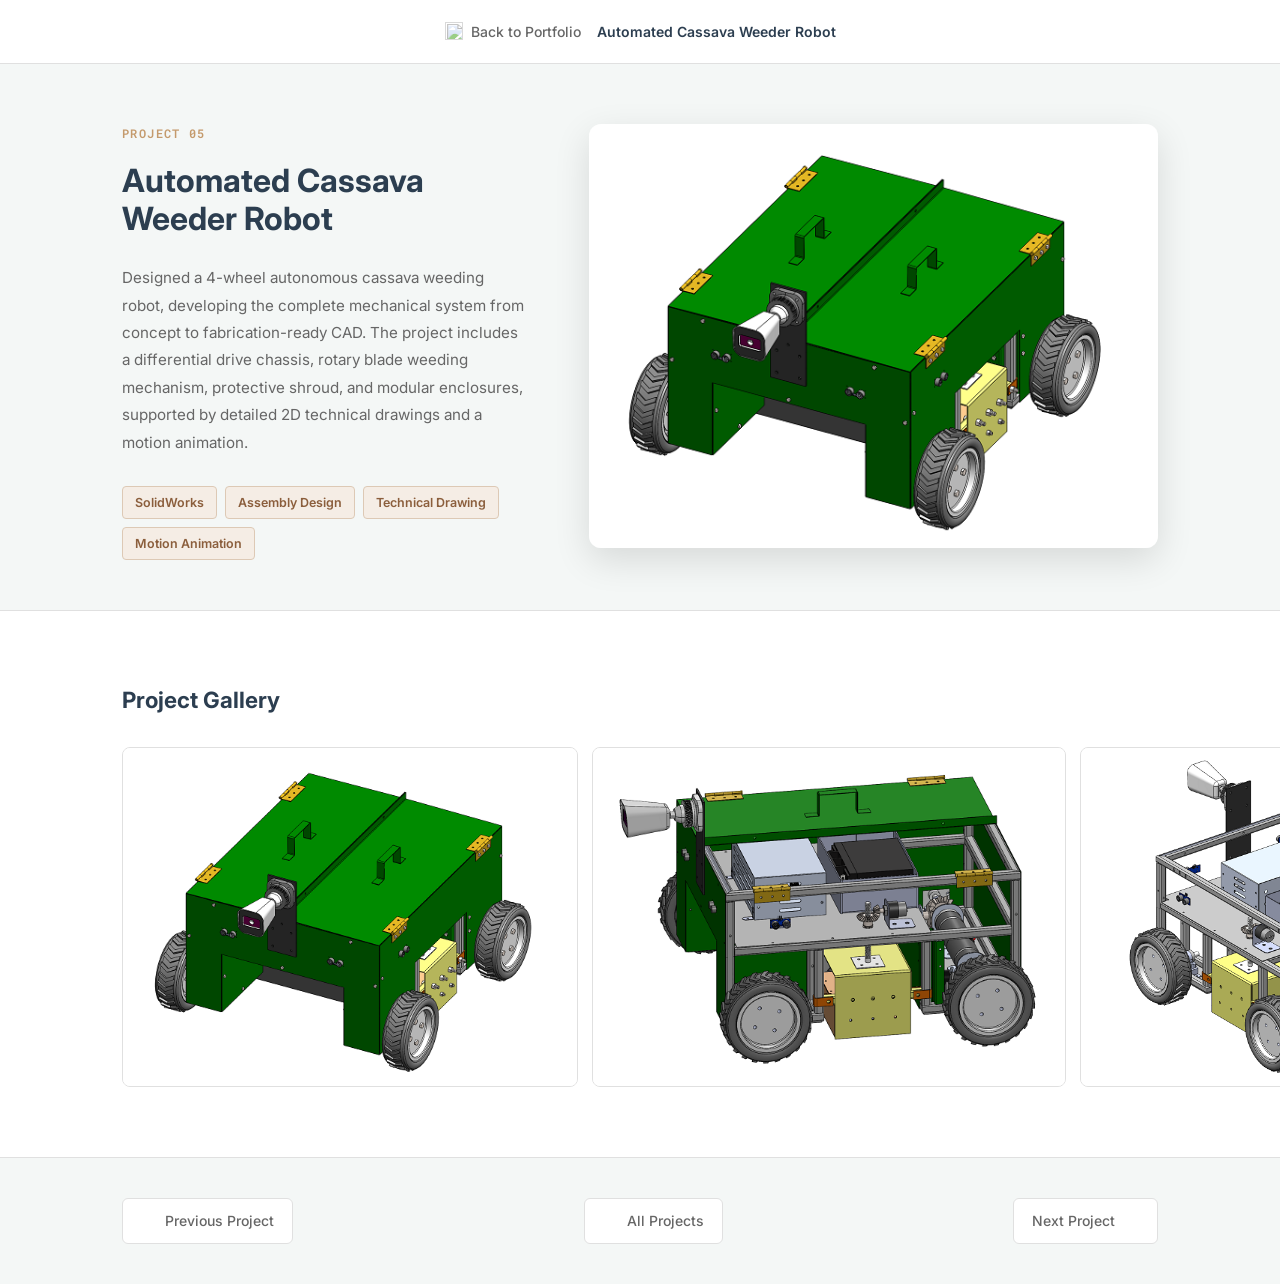
==== commit 77d66c11: "Add robotic arm and grass cutter projects - New project-arm.html (Project 01): hero, motion study vi" ====
--- a/project-acwr.html
+++ b/project-acwr.html
@@ -23,7 +23,7 @@
 <section class="detail-hero">
     <div class="container detail-hero-content">
         <div class="detail-meta">
-            <span class="detail-number">PROJECT 04</span>
+            <span class="detail-number">PROJECT 05</span>
             <h1>Automated Cassava Weeder Robot</h1>
             <p class="detail-description">
                 Designed a 4-wheel autonomous cassava weeding robot, developing the complete mechanical system 
--- a/style.css
+++ b/style.css
@@ -96,6 +96,7 @@
     margin-bottom: 14px;
 }
 .about p { color: var(--text-muted); font-size: 0.95rem; line-height: 1.8; }
+.about p + p { margin-top: 14px; }   /* space between back-to-back paragraphs */
 .skills { margin-top: 20px; }
 .skills span {
     display: inline-block;
@@ -158,7 +159,31 @@
 }
 .certificates h2 { font-size: 1.75rem; font-weight: 700; color: var(--primary-color); margin-bottom: 10px; }
 .section-intro { color: var(--text-muted); font-size: 0.93rem; margin-bottom: 36px; }
-.cert-grid { display: grid; grid-template-columns: repeat(auto-fit, minmax(260px, 1fr)); gap: 20px; }
+/* Cards are centred, so two visible certificates sit in the middle of the row.
+   Three per row on desktop, two on tablets, one on phones. */
+.cert-grid { display: flex; flex-wrap: wrap; justify-content: center; gap: 20px; }
+.cert-grid .cert-card { flex: 0 1 calc((100% - 40px) / 3); }
+@media (max-width: 900px) { .cert-grid .cert-card { flex-basis: calc((100% - 20px) / 2); } }
+@media (max-width: 768px) { .cert-grid .cert-card { flex-basis: 100%; } }
+/* Show all / show fewer: cards marked cert-extra are hidden while the grid is collapsed */
+.cert-grid.collapsed .cert-extra { display: none; }
+.cert-grid.collapsed { column-gap: 64px; }   /* wider space between the two cards shown by default */
+.cert-toggle {
+    display: block;
+    margin: 28px auto 0;
+    padding: 10px 22px;
+    font: inherit;
+    font-size: 0.85rem;
+    font-weight: 600;
+    color: var(--brown);
+    background: var(--brown-light);
+    border: 1px solid var(--brown-mid);
+    border-radius: 6px;
+    cursor: pointer;
+    transition: background 0.2s, color 0.2s;
+}
+.cert-toggle:hover { background: var(--brown); color: #fff; }
+.cert-toggle[hidden] { display: none; }
 .cert-card {
     background: var(--white);
     border: 1px solid var(--border-color);
@@ -182,6 +207,7 @@
 .cert-body { padding: 18px 20px 22px; display: flex; flex-direction: column; gap: 4px; }
 .cert-title { font-size: 0.9rem; font-weight: 600; color: var(--primary-color); line-height: 1.4; }
 .cert-issuer { font-size: 0.78rem; color: var(--brown); font-weight: 600; }
+.cert-id { font-size: 0.7rem; color: var(--text-muted); font-family: "Roboto Mono", monospace; letter-spacing: 0.02em; }
 .cert-desc { font-size: 0.82rem; color: var(--text-muted); line-height: 1.65; margin-top: 6px; }
 
 /* ── Certificate Lightbox ── */
@@ -443,6 +469,12 @@
  *      (i.e. each drawing is ~half, portrait is ~67% of total).
  *      Used for: BER (Bio-Ethanol Reactor)
  *
+ *  .gallery-row-fit
+ *    → One row, every image exactly the same height; each image's
+ *      width follows its own shape, so nothing is stretched or padded.
+ *      Set style="--ar: width ÷ height" on each <img>.
+ *      Used for: IMW, BP, BER (renders, drawings and fabrication photo)
+ *
  *  All images in every layout get:
  *    width: 100%, object-fit: contain (no cropping), white bg
  *  so the full drawing or render is always visible.
@@ -537,6 +569,62 @@
     width: 100%;
 }
 
+/* ──────────────────────────────────────────────
+   LAYOUT 4: fit row (same height, natural widths)
+   Each image grows in proportion to its aspect ratio (--ar),
+   which makes every image in the row come out the same height.
+   ────────────────────────────────────────────── */
+.gallery-row-fit {
+    display: flex;
+    gap: 14px;
+    align-items: flex-start;
+}
+.gallery-row-fit img {
+    flex: var(--ar) 1 0;      /* width share = the image's own width ÷ height */
+    min-width: 0;
+    height: auto;
+    aspect-ratio: var(--ar);  /* keeps the exact shape: no stretching, no padding */
+}
+
+/* Several gallery-row-fit rows in one gallery: space between rows */
+.gallery-row-fit + .gallery-row-fit { margin-top: 14px; }
+/* Narrow, centred row: for a row of only one or two tall images, so they don't come out huge */
+.gallery-row-fit.gallery-row-narrow { max-width: 620px; margin-left: auto; margin-right: auto; }
+.gallery-note { font-size: 0.82rem; color: var(--text-muted); line-height: 1.6; margin: 10px 0 0; }
+.gallery-note + .gallery-row-fit { margin-top: 22px; }
+
+/* ══ Project write-up sections (robotic arm, grass cutter) ══ */
+.detail-section { padding: 60px 0 0; }
+.detail-section h2 { font-size: 1.4rem; font-weight: 700; color: var(--primary-color); margin-bottom: 18px; }
+.detail-section h3 { font-size: 1.05rem; font-weight: 700; color: var(--primary-color); margin: 28px 0 10px; }
+.detail-section p,
+.detail-section li { font-size: 0.95rem; color: var(--text-muted); line-height: 1.8; }
+.detail-section p + p { margin-top: 12px; }
+.detail-text > * { max-width: 760px; }      /* comfortable line length; stays left-aligned with the other headings */
+.detail-list { padding-left: 20px; margin: 0; }
+.detail-list li + li { margin-top: 8px; }
+.detail-list li::marker { color: var(--brown); }
+
+/* Motion study video */
+.detail-video {
+    display: block; width: 100%; max-width: 760px; margin: 0 auto;
+    border-radius: 8px; border: 1px solid var(--border-color); background: var(--white);
+}
+
+/* Assembly drawing: shown at its own size (not enlarged, so it stays sharp); click opens it full size */
+.detail-drawing { display: block; max-width: 763px; margin: 0 auto; }
+.detail-drawing img { width: 100%; display: block; border-radius: 8px; border: 1px solid var(--border-color); background: var(--white); }
+.detail-drawing-hint { text-align: center; font-size: 0.8rem; color: var(--text-muted); margin-top: 8px; }
+
+/* Results grid: one tile per measured number */
+.results-grid { display: grid; grid-template-columns: repeat(auto-fill, minmax(130px, 1fr)); gap: 14px; margin-top: 8px; }
+.result-tile {
+    background: var(--white); border: 1px solid var(--border-color); border-radius: 8px;
+    padding: 18px 16px; display: flex; flex-direction: column; gap: 6px;
+}
+.result-value { font-size: 1.5rem; font-weight: 700; color: var(--brown); line-height: 1.2; }
+.result-label { font-size: 0.8rem; color: var(--text-muted); line-height: 1.4; }
+
 /* ── Prev/Next navigation ── */
 .detail-footer-nav { padding: 40px 0; background: var(--bg-light); border-top: 1px solid var(--border-color); }
 .detail-footer-nav .container { display: flex; justify-content: space-between; align-items: center; flex-wrap: wrap; gap: 12px; }
@@ -559,7 +647,9 @@
     /* All gallery layouts collapse to a vertical stack on mobile */
     .gallery-row-equal,
     .gallery-row-2portrait-1drawing,
-    .gallery-row-2drawing-1portrait { flex-direction: column; }
+    .gallery-row-2drawing-1portrait,
+    .gallery-row-fit { flex-direction: column; }
+    .gallery-row-fit img { flex: none; width: 100%; }   /* full width, natural height */
 
     .gallery-row-equal img,
     .gallery-row-2portrait-1drawing .gallery-portrait,
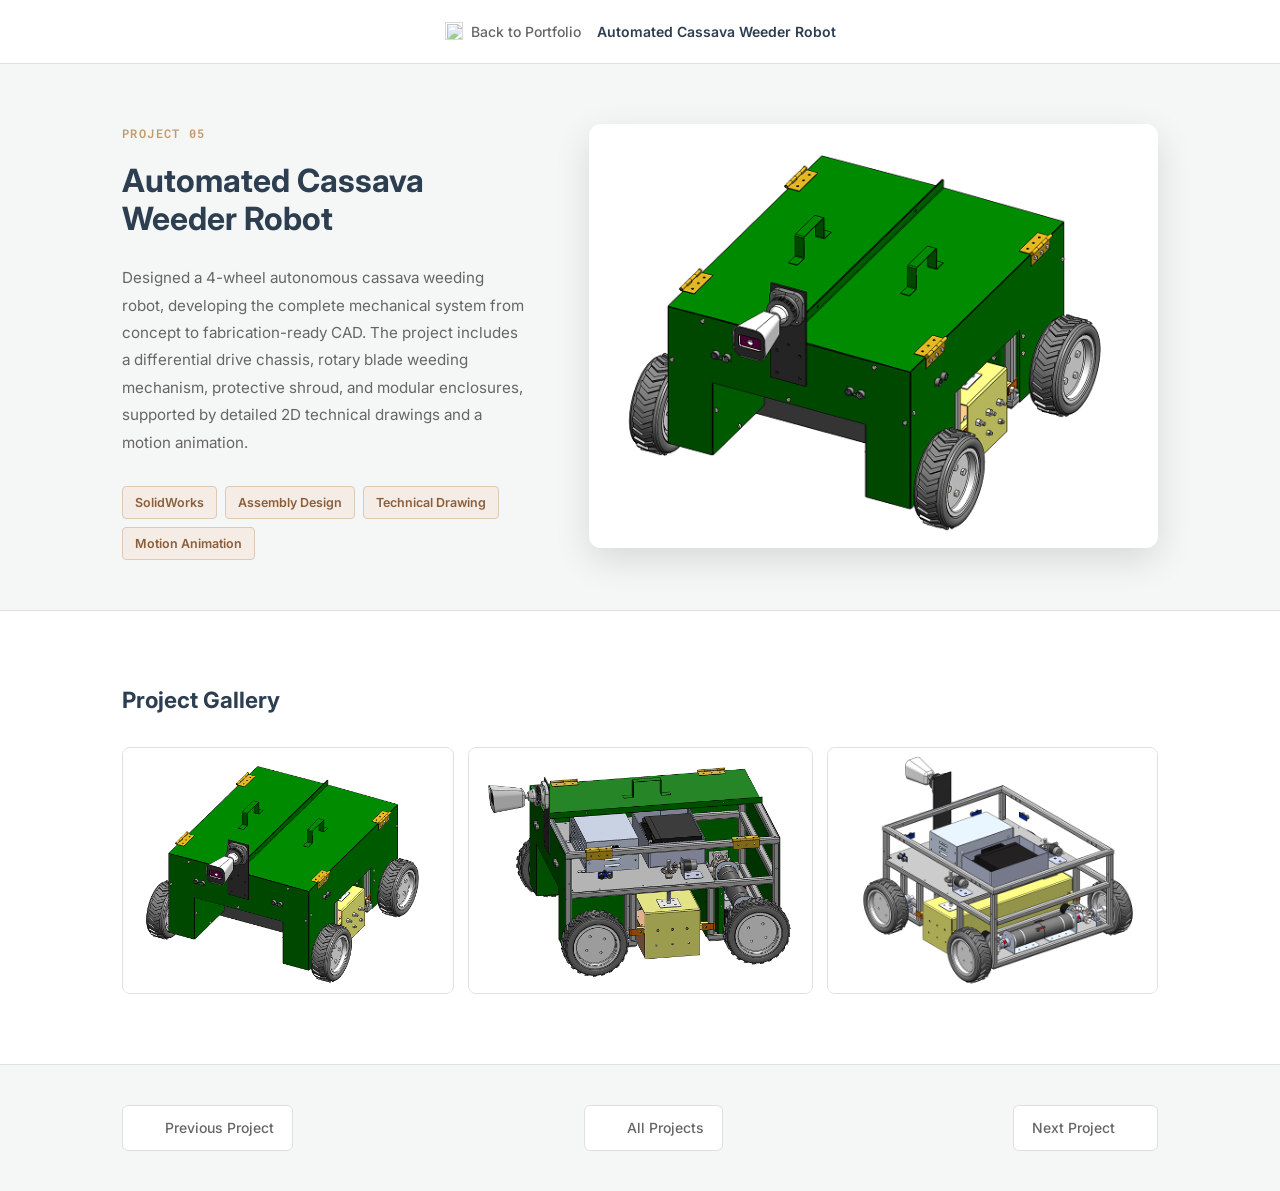
==== commit f3a02735: "Performance clean-up: image names, lazy loading, smaller files - Rename the old images with capitals" ====
--- a/project-acwr.html
+++ b/project-acwr.html
@@ -39,22 +39,23 @@
             </div>
         </div>
         <div class="detail-preview">
-            <img src="images/Weeder-1.png" alt="Automated Cassava Weeder Robot — full assembly">
+            <img src="images/weeder-1.png" alt="Automated Cassava Weeder Robot — full assembly">
         </div>
     </div>
 </section>
 
 <!--
-    GALLERY LAYOUT: 3 portrait renders — equal-height row
-    Layout class: gallery-row-equal
+    GALLERY LAYOUT: gallery-row-fit (every image the same height)
+    Each <img> has style="--ar: width ÷ height" of that image file, so its
+    width follows its shape. To add an image, add one more <img> with its --ar.
 -->
 <section class="detail-gallery">
     <div class="container">
         <h2>Project Gallery</h2>
-        <div class="gallery-grid gallery-row-equal">
-            <img src="images/Weeder-1.png" alt="Weeder Robot — full assembly render">
-            <img src="images/Weeder-2.png" alt="Weeder Robot — frame detail">
-            <img src="images/Weeder-3.png" alt="Weeder Robot — exploded view">
+        <div class="gallery-grid gallery-row-fit">
+            <img src="images/weeder-1.png" style="--ar: 1.343" alt="Weeder Robot — full assembly render" loading="lazy">
+            <img src="images/weeder-2.png" style="--ar: 1.398" alt="Weeder Robot — frame detail" loading="lazy">
+            <img src="images/weeder-3.png" style="--ar: 1.340" alt="Weeder Robot — exploded view" loading="lazy">
         </div>
     </div>
 </section>
--- a/style.css
+++ b/style.css
@@ -663,3 +663,31 @@
         height: auto !important;
     }
 }
+
+/* ── Interactive 3D model (project-arm.html) ── */
+.arm3d { display: grid; grid-template-columns: minmax(0, 1fr) 320px; border: 1px solid var(--border-color); border-radius: 8px; overflow: hidden; margin-top: 18px; background: var(--white); }
+.arm3d-view { position: relative; height: 520px; background: var(--white); touch-action: none; }
+.arm3d.is-on .arm3d-view { cursor: grab; }
+.arm3d-view canvas { position: absolute; inset: 0; width: 100%; height: 100%; display: block; }
+.arm3d-poster { position: absolute; inset: 0; width: 100%; height: 100%; object-fit: contain; padding: 24px; }
+.arm3d.is-on .arm3d-poster, .arm3d.is-on .arm3d-load { display: none; }
+.arm3d-load { position: absolute; left: 50%; bottom: 28px; transform: translateX(-50%); padding: 12px 22px; border: 0; border-radius: 6px; background: var(--brown); color: #fff; font: 600 0.95rem 'Inter', sans-serif; cursor: pointer; }
+.arm3d-load:hover { background: var(--primary-color); }
+#status { position: absolute; top: 50%; left: 0; right: 0; text-align: center; color: var(--text-muted); font-size: 0.9rem; }
+.arm3d-panel { padding: 18px 20px; border-left: 1px solid var(--border-color); background: var(--bg-light); display: flex; flex-direction: column; gap: 10px; }
+.arm3d-panel label { display: grid; gap: 2px; font-size: 0.88rem; font-weight: 500; color: var(--primary-color); }
+.arm3d-panel label span { display: flex; justify-content: space-between; }
+.arm3d-panel output { color: var(--brown); font-weight: 600; font-variant-numeric: tabular-nums; }
+.arm3d-panel input[type="range"] { width: 100%; accent-color: var(--brown); }
+.arm3d-read { border: 1px solid var(--border-color); background: var(--white); padding: 8px 12px; font-size: 0.85rem; font-variant-numeric: tabular-nums; }
+.arm3d-read div { display: flex; justify-content: space-between; padding: 2px 0; }
+.arm3d-read span { color: var(--text-muted); }
+.arm3d-btns { display: flex; gap: 8px; flex-wrap: wrap; }
+.arm3d-btns button { flex: 1 1 auto; white-space: nowrap; padding: 0 12px; min-height: 40px; border-radius: 6px; border: 1.5px solid var(--primary-color); background: transparent; color: var(--primary-color); font: 500 0.85rem 'Inter', sans-serif; cursor: pointer; }
+.arm3d-btns button#demo { background: var(--brown); border-color: var(--brown); color: #fff; }
+.arm3d-btns button:disabled, .arm3d-panel input:disabled { opacity: 0.45; cursor: default; }
+@media (max-width: 800px) {
+    .arm3d { grid-template-columns: 1fr; }
+    .arm3d-view { height: 380px; }
+    .arm3d-panel { border-left: 0; border-top: 1px solid var(--border-color); }
+}
